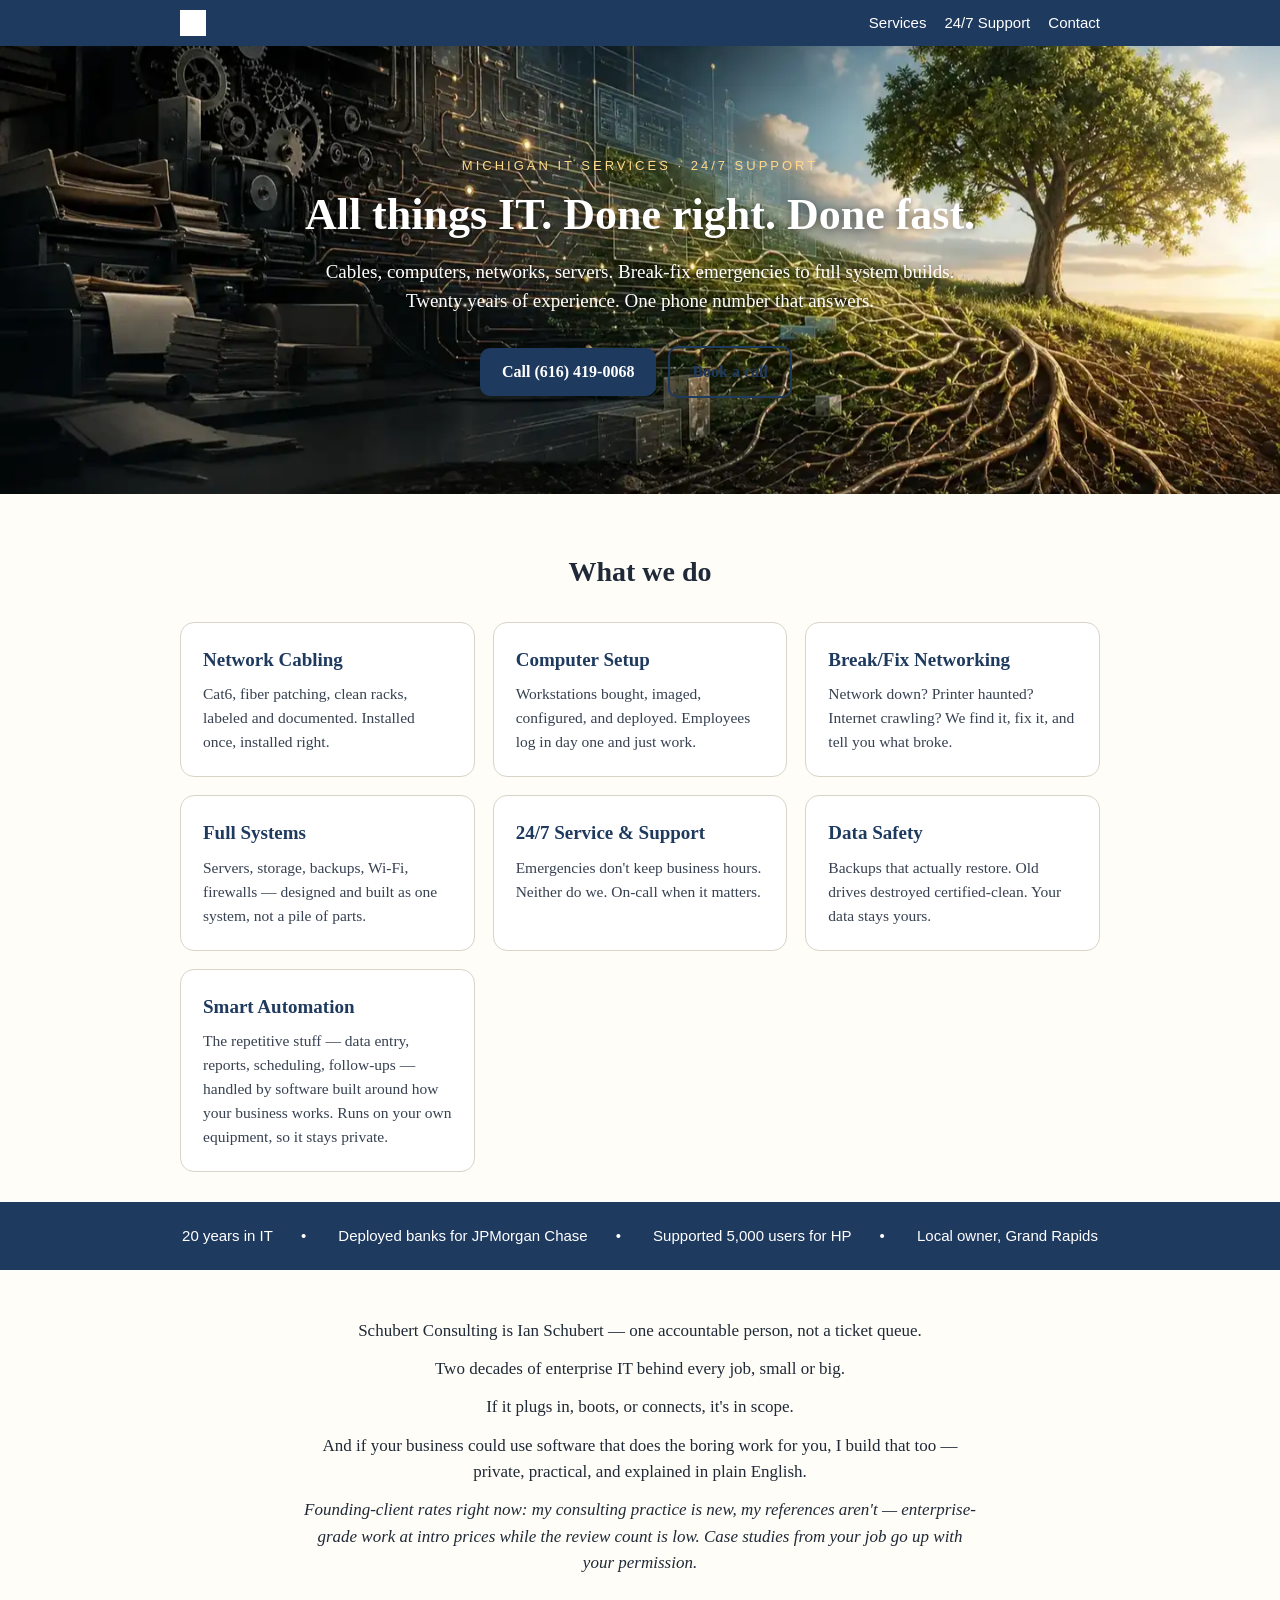
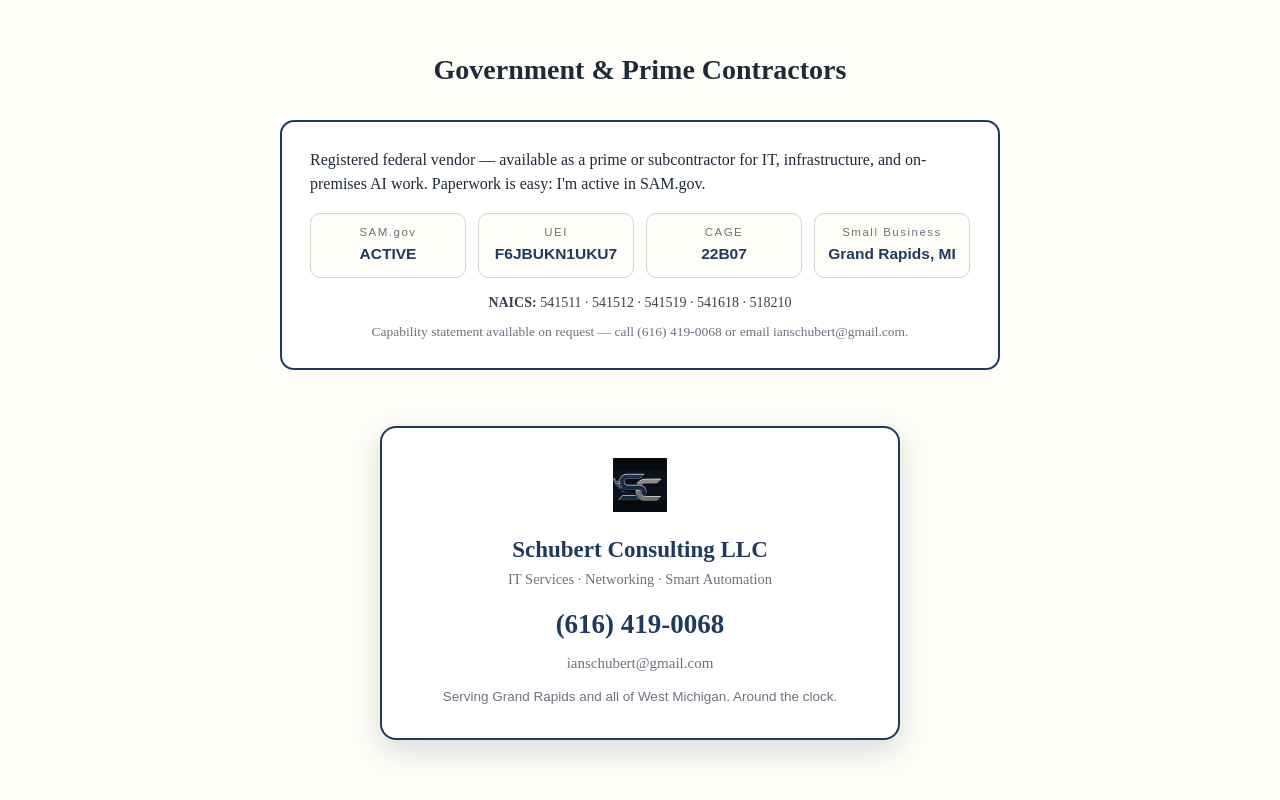
==== index.html @ 578b0b5d "Fix CSP-blocked inline styles/scripts: externalize to styles.css + site.js (Cloudflare style-src/scr" ====
<!doctype html>
<html lang="en">
<head>
<meta charset="utf-8">
<meta name="viewport" content="width=device-width, initial-scale=1">
<title>Schubert Consulting LLC | IT Services &amp; 24/7 Support — Grand Rapids</title>
<meta name="description" content="All things IT for West Michigan: network cabling, computer setup, break-fix networking, full systems, and 24/7 service. One accountable person. (616) 419-0068.">
<link rel="icon" href="assets/schubert-mark-darkblue.webp">
<link rel="stylesheet" href="styles.css">
</head>
<body>

<nav>
  <div class="wrap">
    <img class="mark" src="assets/schubert-mark-darkblue.webp" alt="" style="filter:brightness(0) invert(1)">
    <a href="#services">Services</a>
    <a href="#support">24/7 Support</a>
    <a href="#contact">Contact</a>
  </div>
</nav>

<header>
  <div class="hero-bg" aria-hidden="true"></div>
  <div class="wrap">
    <div class="eyebrow">MICHIGAN IT SERVICES &middot; 24/7 SUPPORT</div>
    <h1>All things IT. Done right. Done fast.</h1>
    <p class="sub">Cables, computers, networks, servers. Break-fix emergencies to full system builds.
    Twenty years of experience. One phone number that answers.</p>
    <a class="btn btn-call" href="tel:+16164190068">Call (616) 419-0068</a>
    <a class="btn btn-book" href="#contact">Book a call</a>
  </div>
</header>

<section class="services" id="services">
  <div class="wrap">
    <h2 class="sec">What we do</h2>
    <div class="cards">
      <div class="card"><h3>Network Cabling</h3><p>Cat6, fiber patching, clean racks, labeled and documented. Installed once, installed right.</p></div>
      <div class="card"><h3>Computer Setup</h3><p>Workstations bought, imaged, configured, and deployed. Employees log in day one and just work.</p></div>
      <div class="card"><h3>Break/Fix Networking</h3><p>Network down? Printer haunted? Internet crawling? We find it, fix it, and tell you what broke.</p></div>
      <div class="card"><h3>Full Systems</h3><p>Servers, storage, backups, Wi-Fi, firewalls &mdash; designed and built as one system, not a pile of parts.</p></div>
      <div class="card" id="support"><h3>24/7 Service &amp; Support</h3><p>Emergencies don't keep business hours. Neither do we. On-call when it matters.</p></div>
      <div class="card"><h3>Data Safety</h3><p>Backups that actually restore. Old drives destroyed certified-clean. Your data stays yours.</p></div>
      <div class="card"><h3>Smart Automation</h3><p>The repetitive stuff &mdash; data entry, reports, scheduling, follow-ups &mdash; handled by software built around how your business works. Runs on your own equipment, so it stays private.</p></div>
    </div>
  </div>
</section>

<div class="proof">
  <span>20 years in IT</span><span>&bull;</span>
  <span>Deployed banks for JPMorgan Chase</span><span>&bull;</span>
  <span>Supported 5,000 users for HP</span><span>&bull;</span>
  <span>Local owner, Grand Rapids</span>
</div>

<section class="about">
  <div class="wrap">
    <p>Schubert Consulting is Ian Schubert &mdash; one accountable person, not a ticket queue.</p>
    <p>Two decades of enterprise IT behind every job, small or big.</p>
    <p>If it plugs in, boots, or connects, it's in scope.</p>
    <p>And if your business could use software that does the boring work for you, I build that too &mdash; private, practical, and explained in plain English.</p>
    <p><em>Founding-client rates right now: my consulting practice is new, my references aren't &mdash;
    enterprise-grade work at intro prices while the review count is low. Case studies from your job go up with your permission.</em></p>
  </div>
</section>

<section class="federal" id="government">
  <div class="wrap">
    <h2 class="sec">Government &amp; Prime Contractors</h2>
    <div class="fed-card">
      <p>Registered federal vendor &mdash; available as a prime or subcontractor for IT,
      infrastructure, and on-premises AI work. Paperwork is easy: I'm active in SAM.gov.</p>
      <div class="fed-grid">
        <div><span class="k">SAM.gov</span><span class="v">ACTIVE</span></div>
        <div><span class="k">UEI</span><span class="v">F6JBUKN1UKU7</span></div>
        <div><span class="k">CAGE</span><span class="v">22B07</span></div>
        <div><span class="k">Small Business</span><span class="v">Grand Rapids, MI</span></div>
      </div>
      <p class="naics"><strong>NAICS:</strong> 541511 &middot; 541512 &middot; 541519 &middot; 541618 &middot; 518210</p>
      <p class="fed-note">Capability statement available on request &mdash; call (616) 419-0068 or email ianschubert@gmail.com.</p>
    </div>
  </div>
</section>

<footer id="contact">
  <div class="wrap">
    <div class="business-card">
      <img class="mark" src="assets/schubert-mark-darkblue.webp" alt="Schubert Consulting mark">
      <div class="name">Schubert Consulting LLC</div>
      <div class="tag">IT Services &middot; Networking &middot; Smart Automation</div>
      <a class="tel" href="tel:+16164190068">(616) 419-0068</a>
      <div class="mail">ianschubert@gmail.com</div>
      <div class="area">Serving Grand Rapids and all of West Michigan. Around the clock.</div>
    </div>
  </div>
</footer>
</body>
<script src="site.js" defer></script>
</html>
---- styles.css ----
:root{
  --navy:#1f3a5f; --ink:#1f2937; --muted:#6b7280; --paper:#fffdf7;
  --card:#ffffff; --line:#d8d4c8; --accent:#0f766e;
}
*{box-sizing:border-box;margin:0;padding:0}
body{font-family:Georgia,'Times New Roman',serif;background:var(--paper);color:var(--ink);line-height:1.55}
.wrap{max-width:960px;margin:0 auto;padding:0 20px}
a{color:var(--navy)}
.btn{display:inline-block;padding:12px 22px;border-radius:10px;text-decoration:none;font-weight:bold;margin:6px 8px 6px 0}
.btn-call{background:var(--navy);color:#fff}
.btn-book{border:2px solid var(--navy);color:var(--navy)}
/* NAV */
nav{background:var(--navy);color:#fff;padding:10px 0;font-family:Arial,sans-serif}
nav .wrap{display:flex;gap:18px;align-items:center}
nav a{color:#fff;text-decoration:none;font-size:15px}
nav .mark{height:26px;vertical-align:middle;margin-right:auto}
/* HERO */
header{position:relative;color:#fff;text-align:center;padding:110px 0 90px;overflow:hidden;
  background:linear-gradient(rgba(15,25,40,.55),rgba(15,25,40,.65)),url('assets/transformation-scene-professional.webp') center/cover no-repeat;
  background-attachment:scroll}
.hero-bg{display:none;position:absolute;inset:-14% 0;background:url('assets/transformation-scene-professional.webp') center/cover no-repeat;will-change:transform;z-index:0}
.js-anim .hero-bg{display:block}
header>*:not(.hero-bg){position:relative;z-index:1}
@media (prefers-reduced-motion: reduce){.js-anim .hero-bg{display:none}}
header .eyebrow{font-family:Arial,sans-serif;letter-spacing:3px;font-size:13px;color:#ffd98a;margin-bottom:14px}
header h1{font-size:44px;line-height:1.15;margin-bottom:16px;text-shadow:0 2px 8px rgba(0,0,0,.45)}
header p.sub{max-width:640px;margin:0 auto 24px;font-size:19px;text-shadow:0 1px 4px rgba(0,0,0,.5)}
/* SERVICES */
section.services{padding:56px 0 30px}
h2.sec{text-align:center;font-size:28px;margin-bottom:28px}
.cards{display:grid;grid-template-columns:repeat(auto-fit,minmax(260px,1fr));gap:18px}
.card{background:var(--card);border:1px solid var(--line);border-radius:14px;padding:22px}
.card h3{font-size:19px;margin-bottom:8px;color:var(--navy)}
.card p{font-size:15.5px;color:#374151}
/* PROOF */
.proof{background:var(--navy);color:#fff;text-align:center;padding:22px 10px;font-family:Arial,sans-serif;font-size:15px}
.proof span{margin:0 14px;white-space:nowrap;display:inline-block}
/* ABOUT */
section.about{padding:48px 0 20px;max-width:720px;margin:0 auto;text-align:center}
section.about p{margin-bottom:12px;font-size:17px}
/* FEDERAL */
section.federal{padding:40px 0 10px}
.fed-card{background:var(--card);border:2px solid var(--navy);border-radius:14px;padding:26px 28px;max-width:720px;margin:0 auto}
.fed-card>p:first-child{font-size:16px;margin-bottom:16px}
.fed-grid{display:grid;grid-template-columns:repeat(auto-fit,minmax(150px,1fr));gap:12px;margin-bottom:14px;font-family:Arial,sans-serif}
.fed-grid>div{background:var(--paper);border:1px solid var(--line);border-radius:10px;padding:10px 12px;text-align:center}
.fed-grid .k{display:block;font-size:11.5px;letter-spacing:1.5px;color:var(--muted)}
.fed-grid .v{font-size:15.5px;font-weight:bold;color:var(--navy)}
.naics{text-align:center;font-size:14px;color:#374151;margin-bottom:8px}
.fed-note{text-align:center;font-size:13.5px;color:var(--muted)}
/* CARD FOOTER */
footer{padding:46px 0 60px}
.business-card{max-width:520px;margin:0 auto;background:var(--card);border:2px solid var(--navy);
  border-radius:16px;padding:30px 34px;text-align:center;box-shadow:0 10px 30px rgba(31,58,95,.18)}
.business-card img.mark{height:54px;margin-bottom:12px}
.business-card .name{font-size:23px;font-weight:bold;color:var(--navy)}
.business-card .tag{color:var(--muted);font-size:14.5px;margin-bottom:14px}
.business-card .tel{display:block;font-size:27px;color:var(--navy);text-decoration:none;font-weight:bold;margin-bottom:6px}
.business-card .mail{font-size:15px;color:var(--muted)}
.business-card .area{margin-top:12px;font-size:13.5px;color:var(--muted);font-family:Arial,sans-serif}
@media(max-width:600px){header h1{font-size:32px} header p.sub{font-size:17px}}
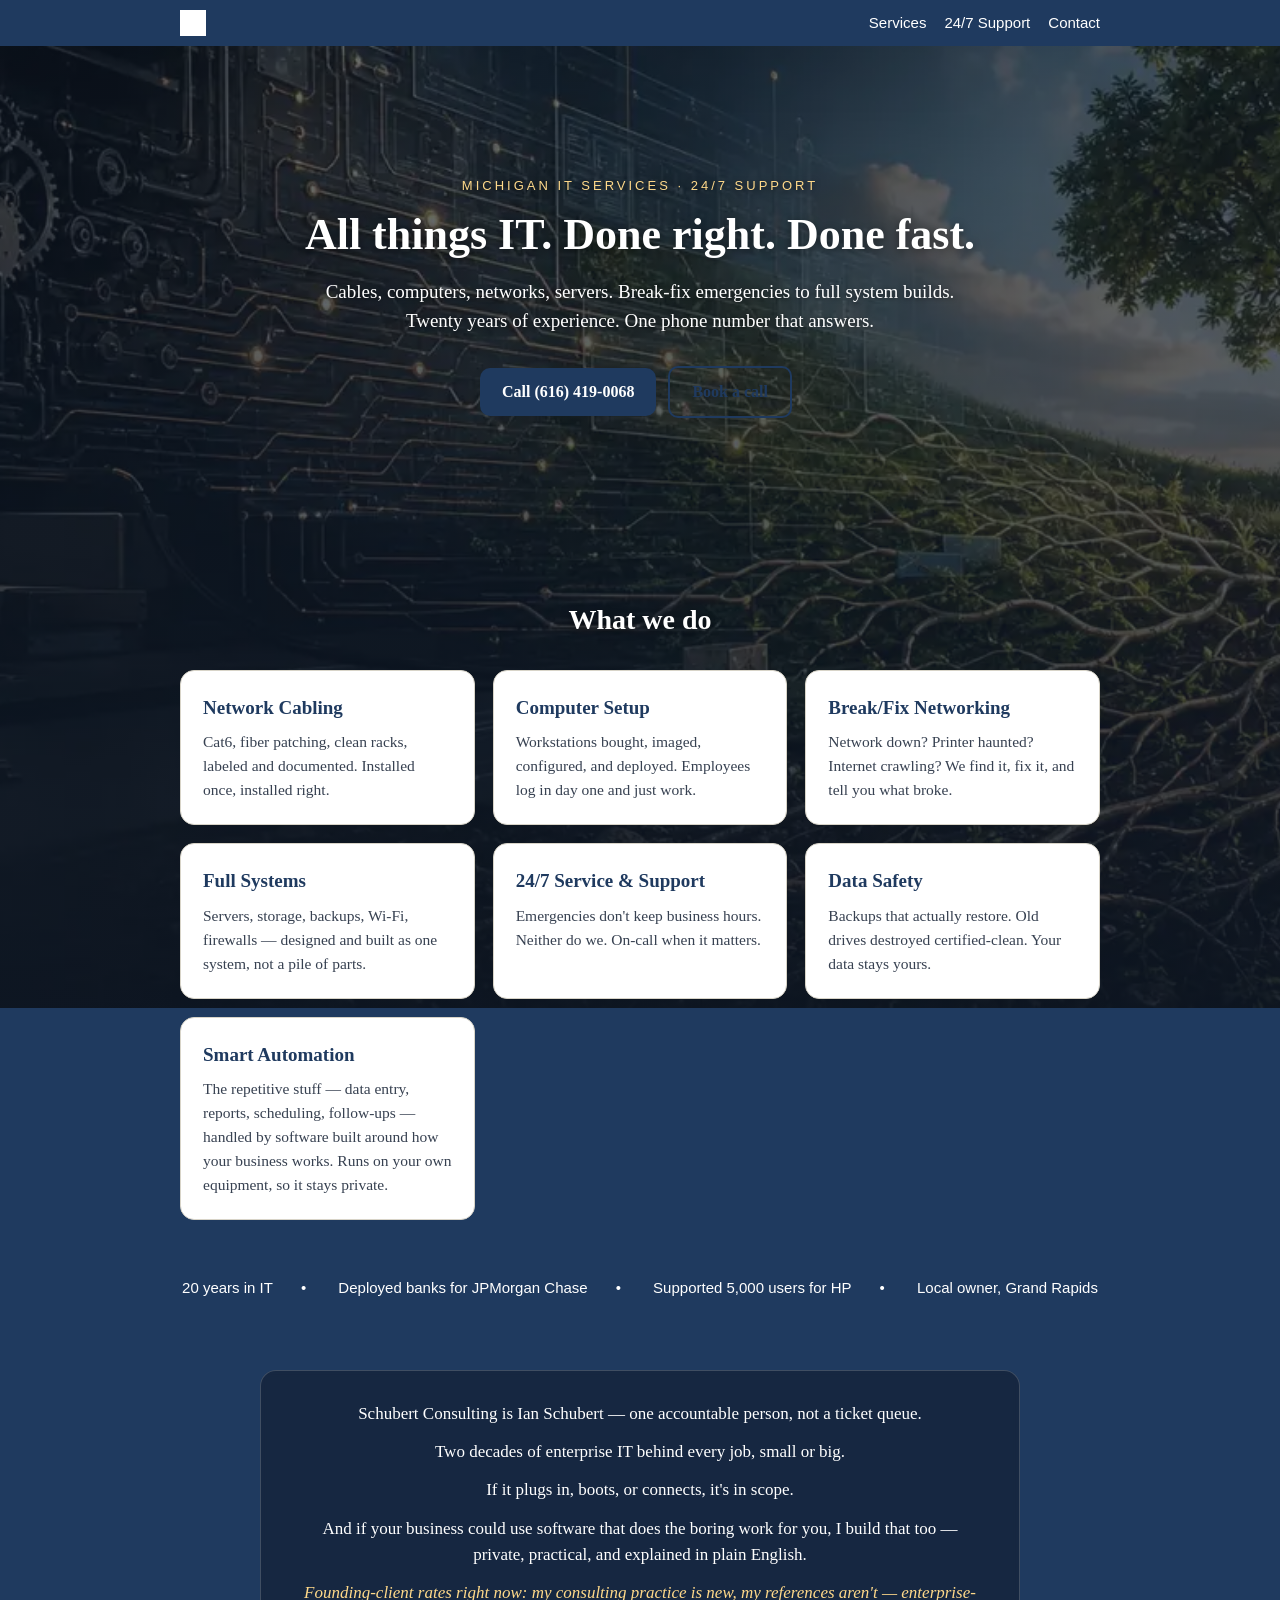
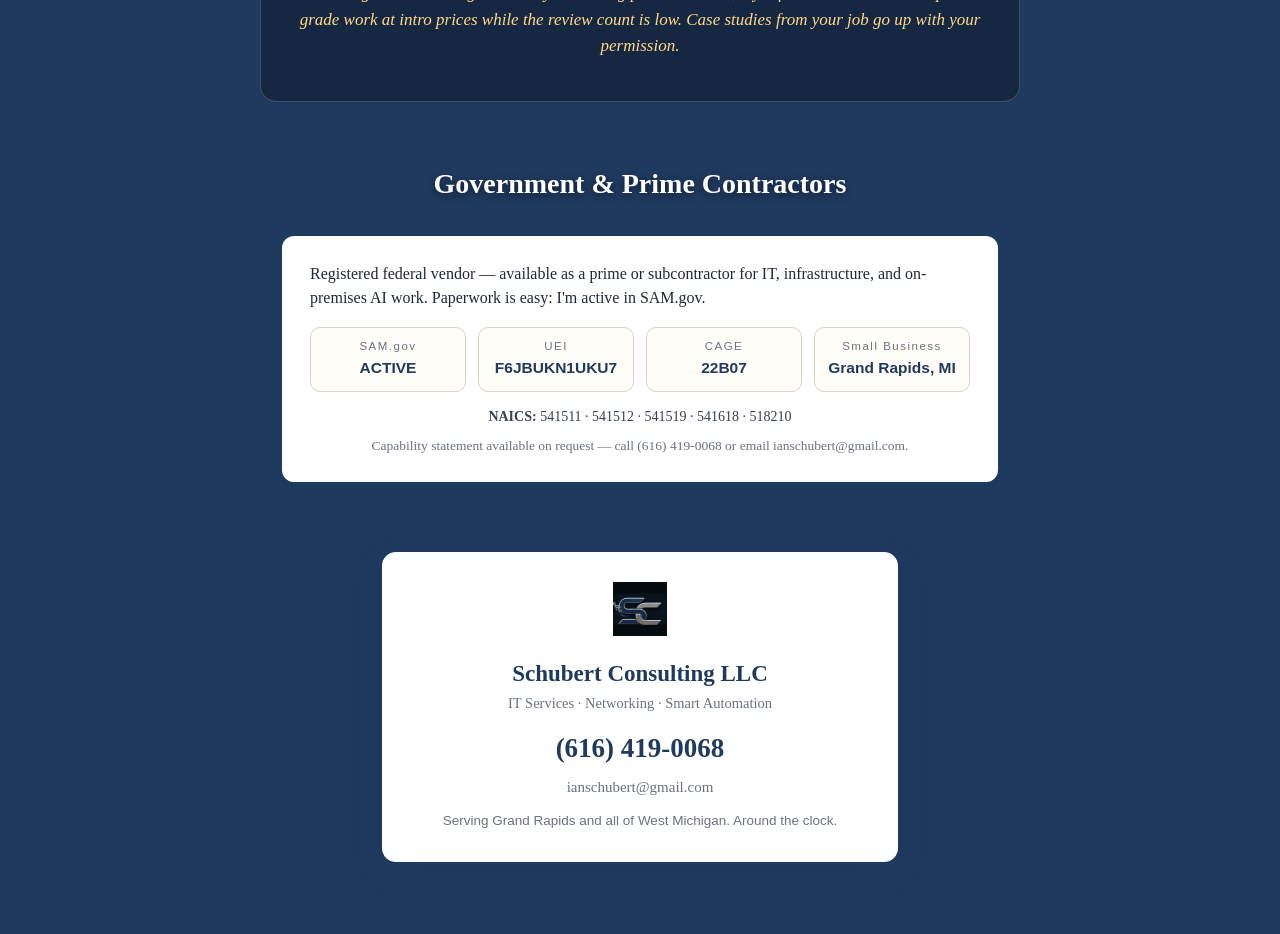
==== commit 8a2ce0c9: "Full-page parallax background: transformation scene behind entire page, content cards float over it;" ====
--- a/index.html
+++ b/index.html
@@ -9,6 +9,7 @@
 <link rel="stylesheet" href="styles.css">
 </head>
 <body>
+<div class="page-bg" aria-hidden="true"></div>
 
 <nav>
   <div class="wrap">
--- a/styles.css
+++ b/styles.css
@@ -3,7 +3,11 @@
   --card:#ffffff; --line:#d8d4c8; --accent:#0f766e;
 }
 *{box-sizing:border-box;margin:0;padding:0}
-body{font-family:Georgia,'Times New Roman',serif;background:var(--paper);color:var(--ink);line-height:1.55}
+body{font-family:Georgia,'Times New Roman',serif;background:var(--navy);color:var(--ink);line-height:1.55}
+.page-bg{position:fixed;inset:-12% 0;z-index:-1;
+  background:linear-gradient(rgba(15,25,40,.58),rgba(15,25,40,.80)),url('assets/transformation-scene-professional.webp') center/cover no-repeat;
+  will-change:transform}
+@media (prefers-reduced-motion: reduce){.page-bg{inset:0}}
 .wrap{max-width:960px;margin:0 auto;padding:0 20px}
 a{color:var(--navy)}
 .btn{display:inline-block;padding:12px 22px;border-radius:10px;text-decoration:none;font-weight:bold;margin:6px 8px 6px 0}
@@ -15,19 +19,16 @@
 nav a{color:#fff;text-decoration:none;font-size:15px}
 nav .mark{height:26px;vertical-align:middle;margin-right:auto}
 /* HERO */
-header{position:relative;color:#fff;text-align:center;padding:110px 0 90px;overflow:hidden;
-  background:linear-gradient(rgba(15,25,40,.55),rgba(15,25,40,.65)),url('assets/transformation-scene-professional.webp') center/cover no-repeat;
-  background-attachment:scroll}
-.hero-bg{display:none;position:absolute;inset:-14% 0;background:url('assets/transformation-scene-professional.webp') center/cover no-repeat;will-change:transform;z-index:0}
-.js-anim .hero-bg{display:block}
-header>*:not(.hero-bg){position:relative;z-index:1}
-@media (prefers-reduced-motion: reduce){.js-anim .hero-bg{display:none}}
+header{position:relative;color:#fff;text-align:center;padding:130px 0 110px}
+header .eyebrow{text-shadow:0 2px 6px rgba(0,0,0,.6)}
+header h1{text-shadow:0 2px 10px rgba(0,0,0,.6)}
+header p.sub{text-shadow:0 1px 6px rgba(0,0,0,.6)}
 header .eyebrow{font-family:Arial,sans-serif;letter-spacing:3px;font-size:13px;color:#ffd98a;margin-bottom:14px}
 header h1{font-size:44px;line-height:1.15;margin-bottom:16px;text-shadow:0 2px 8px rgba(0,0,0,.45)}
 header p.sub{max-width:640px;margin:0 auto 24px;font-size:19px;text-shadow:0 1px 4px rgba(0,0,0,.5)}
 /* SERVICES */
-section.services{padding:56px 0 30px}
-h2.sec{text-align:center;font-size:28px;margin-bottom:28px}
+section.services{padding:64px 0 34px}
+h2.sec{text-align:center;font-size:28px;margin-bottom:28px;color:#fff;text-shadow:0 2px 8px rgba(0,0,0,.55)}
 .cards{display:grid;grid-template-columns:repeat(auto-fit,minmax(260px,1fr));gap:18px}
 .card{background:var(--card);border:1px solid var(--line);border-radius:14px;padding:22px}
 .card h3{font-size:19px;margin-bottom:8px;color:var(--navy)}
@@ -36,7 +37,9 @@
 .proof{background:var(--navy);color:#fff;text-align:center;padding:22px 10px;font-family:Arial,sans-serif;font-size:15px}
 .proof span{margin:0 14px;white-space:nowrap;display:inline-block}
 /* ABOUT */
-section.about{padding:48px 0 20px;max-width:720px;margin:0 auto;text-align:center}
+section.about{padding:48px 0 20px;max-width:760px;margin:0 auto;text-align:center}
+section.about .wrap{background:rgba(15,25,40,.55);border:1px solid rgba(255,255,255,.18);border-radius:16px;padding:30px 34px;color:#fff;backdrop-filter:blur(3px)}
+section.about .wrap em{color:#ffd98a}
 section.about p{margin-bottom:12px;font-size:17px}
 /* FEDERAL */
 section.federal{padding:40px 0 10px}
@@ -49,7 +52,7 @@
 .naics{text-align:center;font-size:14px;color:#374151;margin-bottom:8px}
 .fed-note{text-align:center;font-size:13.5px;color:var(--muted)}
 /* CARD FOOTER */
-footer{padding:46px 0 60px}
+footer{padding:56px 0 70px}
 .business-card{max-width:520px;margin:0 auto;background:var(--card);border:2px solid var(--navy);
   border-radius:16px;padding:30px 34px;text-align:center;box-shadow:0 10px 30px rgba(31,58,95,.18)}
 .business-card img.mark{height:54px;margin-bottom:12px}
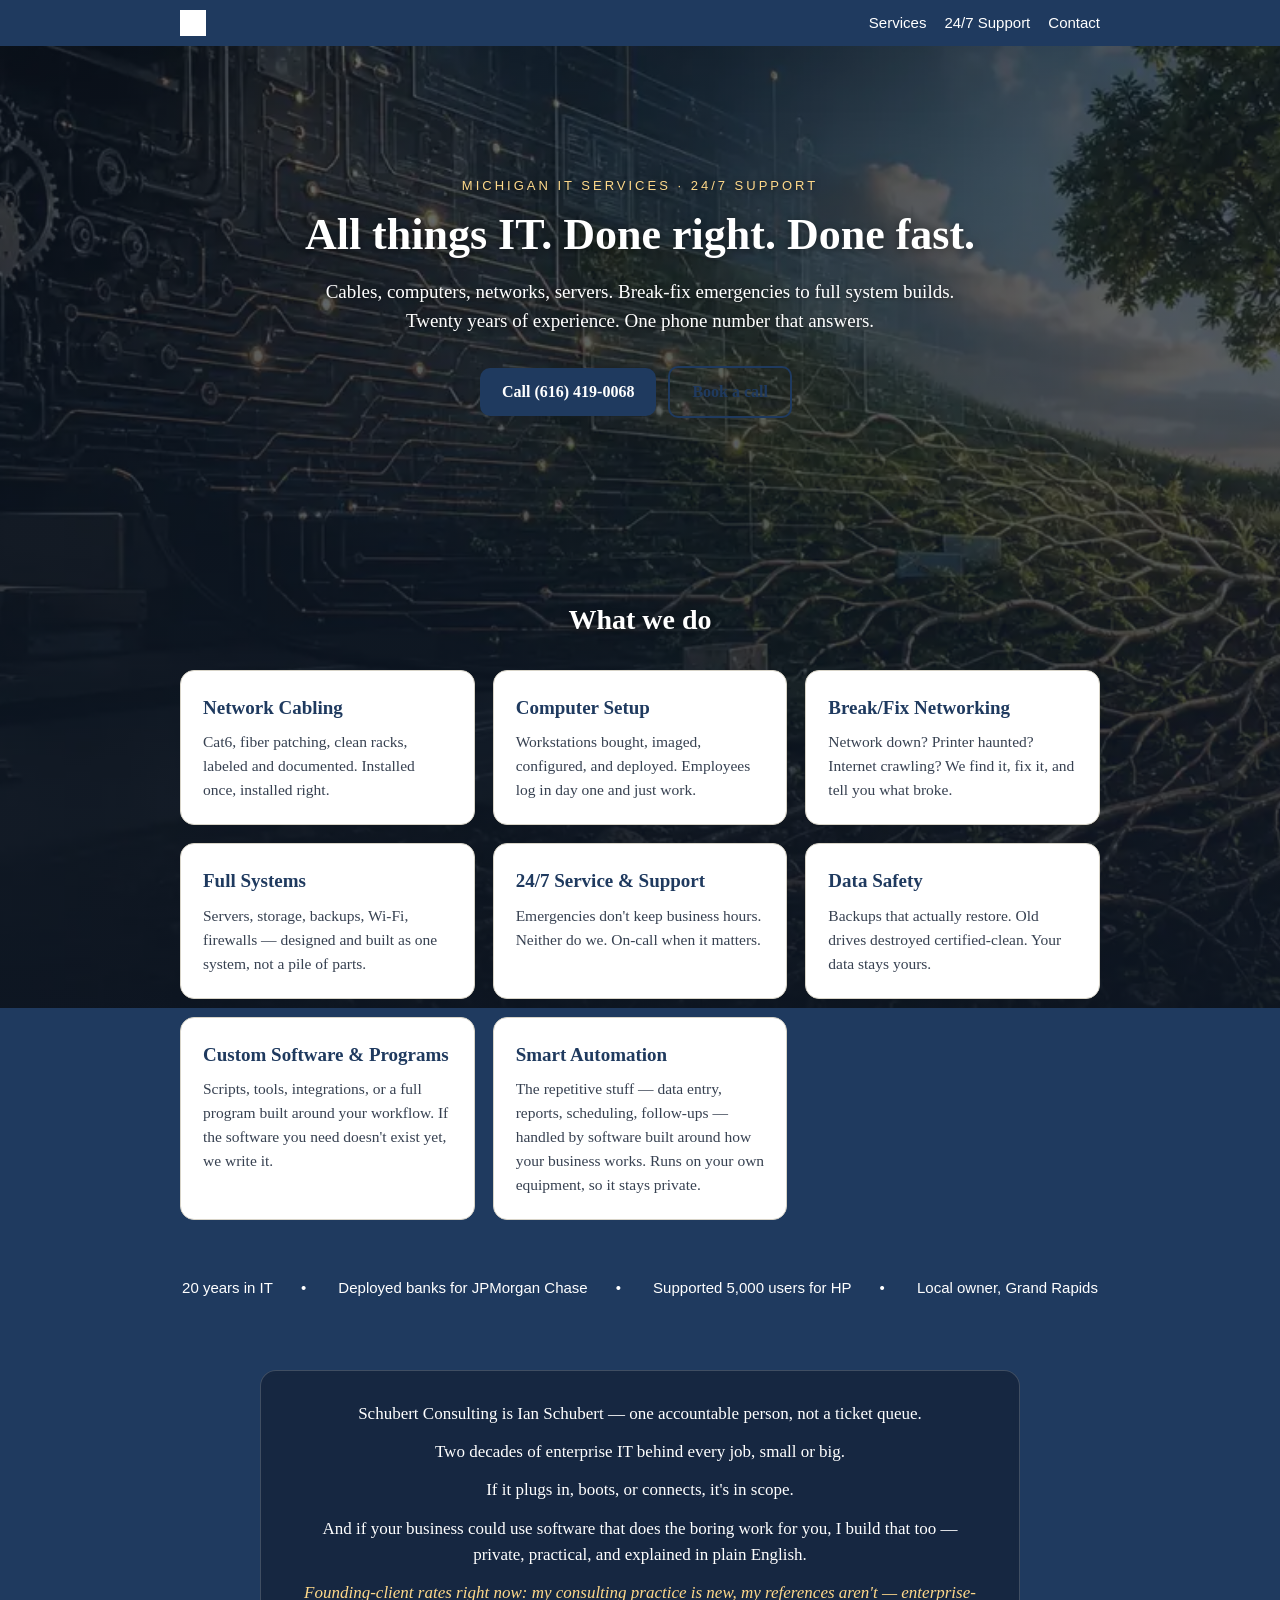
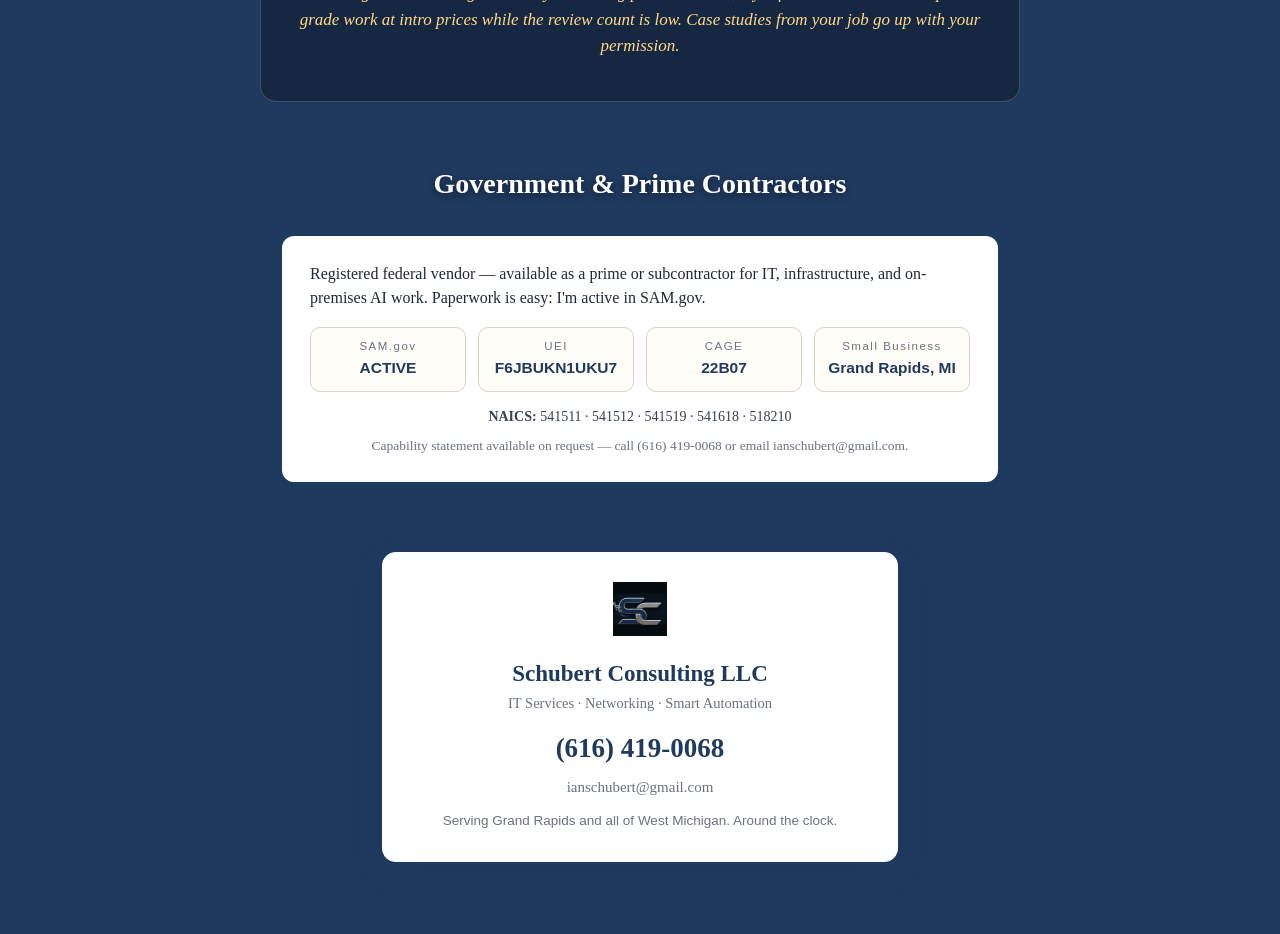
==== commit c150dbbb: "Add Custom Software & Programs service card" ====
--- a/index.html
+++ b/index.html
@@ -42,6 +42,7 @@
       <div class="card"><h3>Full Systems</h3><p>Servers, storage, backups, Wi-Fi, firewalls &mdash; designed and built as one system, not a pile of parts.</p></div>
       <div class="card" id="support"><h3>24/7 Service &amp; Support</h3><p>Emergencies don't keep business hours. Neither do we. On-call when it matters.</p></div>
       <div class="card"><h3>Data Safety</h3><p>Backups that actually restore. Old drives destroyed certified-clean. Your data stays yours.</p></div>
+      <div class="card"><h3>Custom Software &amp; Programs</h3><p>Scripts, tools, integrations, or a full program built around your workflow. If the software you need doesn't exist yet, we write it.</p></div>
       <div class="card"><h3>Smart Automation</h3><p>The repetitive stuff &mdash; data entry, reports, scheduling, follow-ups &mdash; handled by software built around how your business works. Runs on your own equipment, so it stays private.</p></div>
     </div>
   </div>
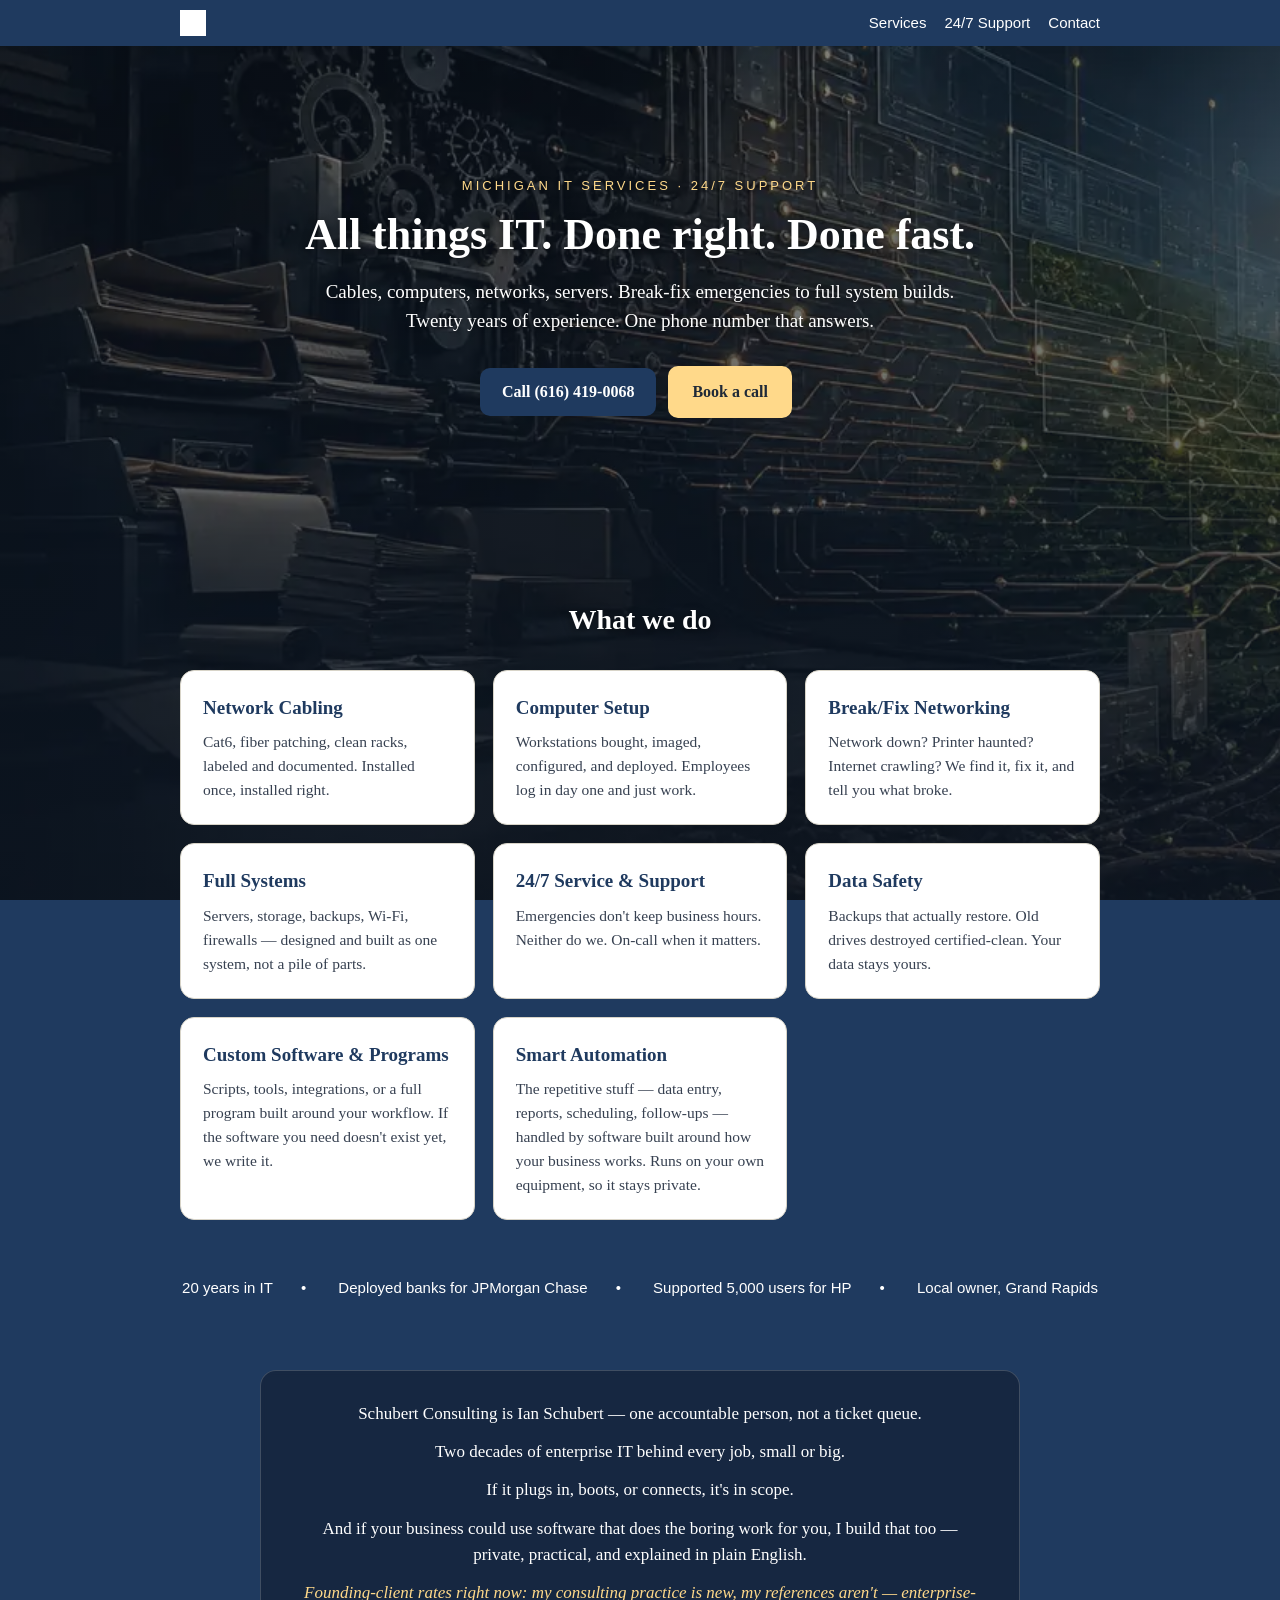
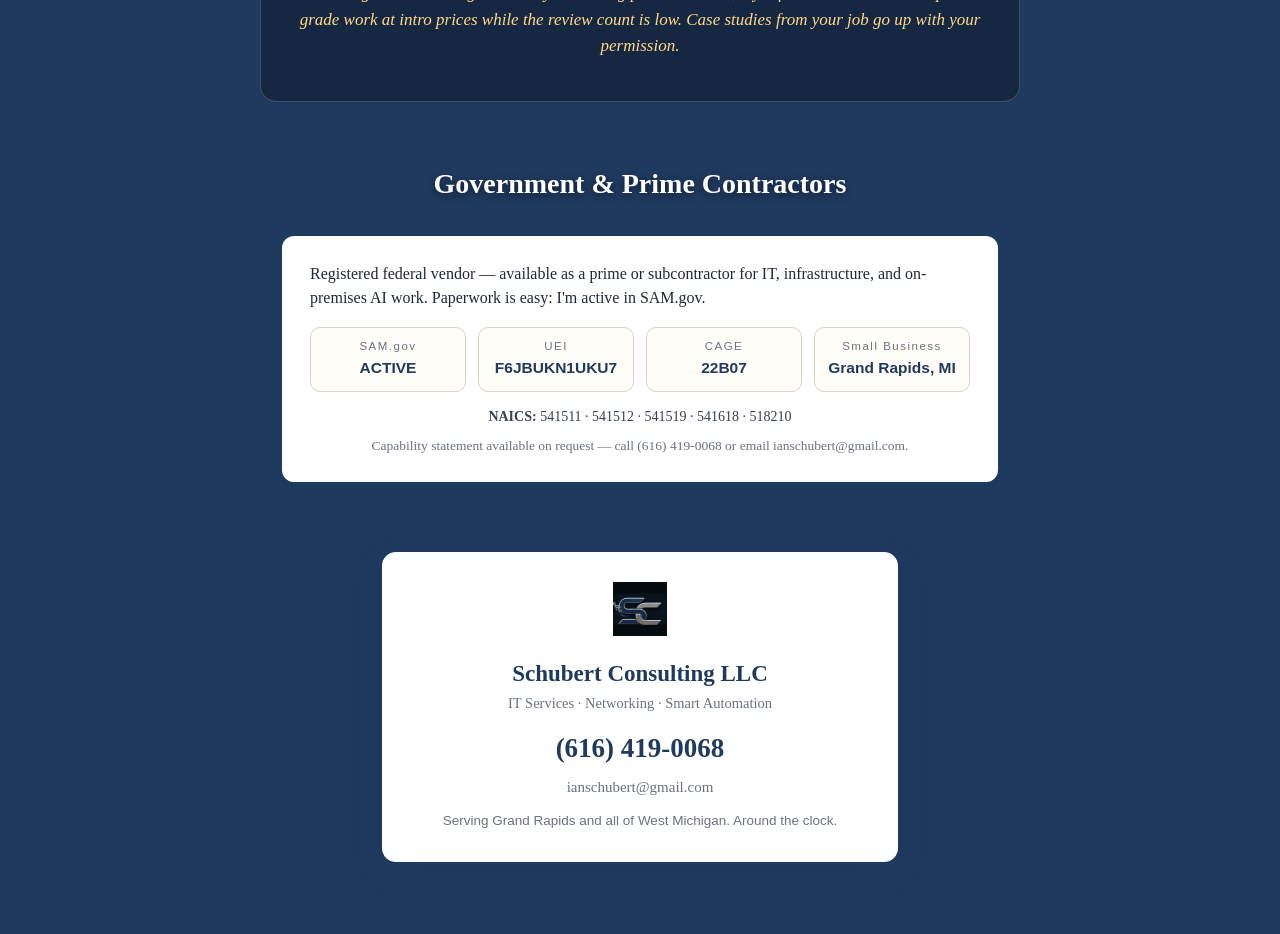
==== commit 213560af: "Cache-bust asset URLs (v=20260823c)" ====
--- a/index.html
+++ b/index.html
@@ -6,7 +6,7 @@
 <title>Schubert Consulting LLC | IT Services &amp; 24/7 Support — Grand Rapids</title>
 <meta name="description" content="All things IT for West Michigan: network cabling, computer setup, break-fix networking, full systems, and 24/7 service. One accountable person. (616) 419-0068.">
 <link rel="icon" href="assets/schubert-mark-darkblue.webp">
-<link rel="stylesheet" href="styles.css">
+<link rel="stylesheet" href="styles.css?v=20260823c">
 </head>
 <body>
 <div class="page-bg" aria-hidden="true"></div>
@@ -97,5 +97,5 @@
   </div>
 </footer>
 </body>
-<script src="site.js" defer></script>
+<script src="site.js?v=20260823c" defer></script>
 </html>
--- a/styles.css
+++ b/styles.css
@@ -4,15 +4,18 @@
 }
 *{box-sizing:border-box;margin:0;padding:0}
 body{font-family:Georgia,'Times New Roman',serif;background:var(--navy);color:var(--ink);line-height:1.55}
-.page-bg{position:fixed;inset:-12% 0;z-index:-1;
-  background:linear-gradient(rgba(15,25,40,.58),rgba(15,25,40,.80)),url('assets/transformation-scene-professional.webp') center/cover no-repeat;
-  will-change:transform}
-@media (prefers-reduced-motion: reduce){.page-bg{inset:0}}
+.page-bg{position:fixed;inset:0;z-index:-1;
+  background:
+    linear-gradient(rgba(15,25,40,.50),rgba(15,25,40,.72)),
+    url('assets/transformation-scene-professional.webp') left center/170% auto no-repeat;
+  will-change:background-position}
+.no-js-fallback .page-bg{background-size:cover;background-position:center}
+@media (prefers-reduced-motion: reduce){.page-bg{background-size:cover;background-position:center}}
 .wrap{max-width:960px;margin:0 auto;padding:0 20px}
 a{color:var(--navy)}
 .btn{display:inline-block;padding:12px 22px;border-radius:10px;text-decoration:none;font-weight:bold;margin:6px 8px 6px 0}
 .btn-call{background:var(--navy);color:#fff}
-.btn-book{border:2px solid var(--navy);color:var(--navy)}
+.btn-book{background:#ffd98a;color:#1f2937;border:2px solid #ffd98a;font-weight:bold}
 /* NAV */
 nav{background:var(--navy);color:#fff;padding:10px 0;font-family:Arial,sans-serif}
 nav .wrap{display:flex;gap:18px;align-items:center}
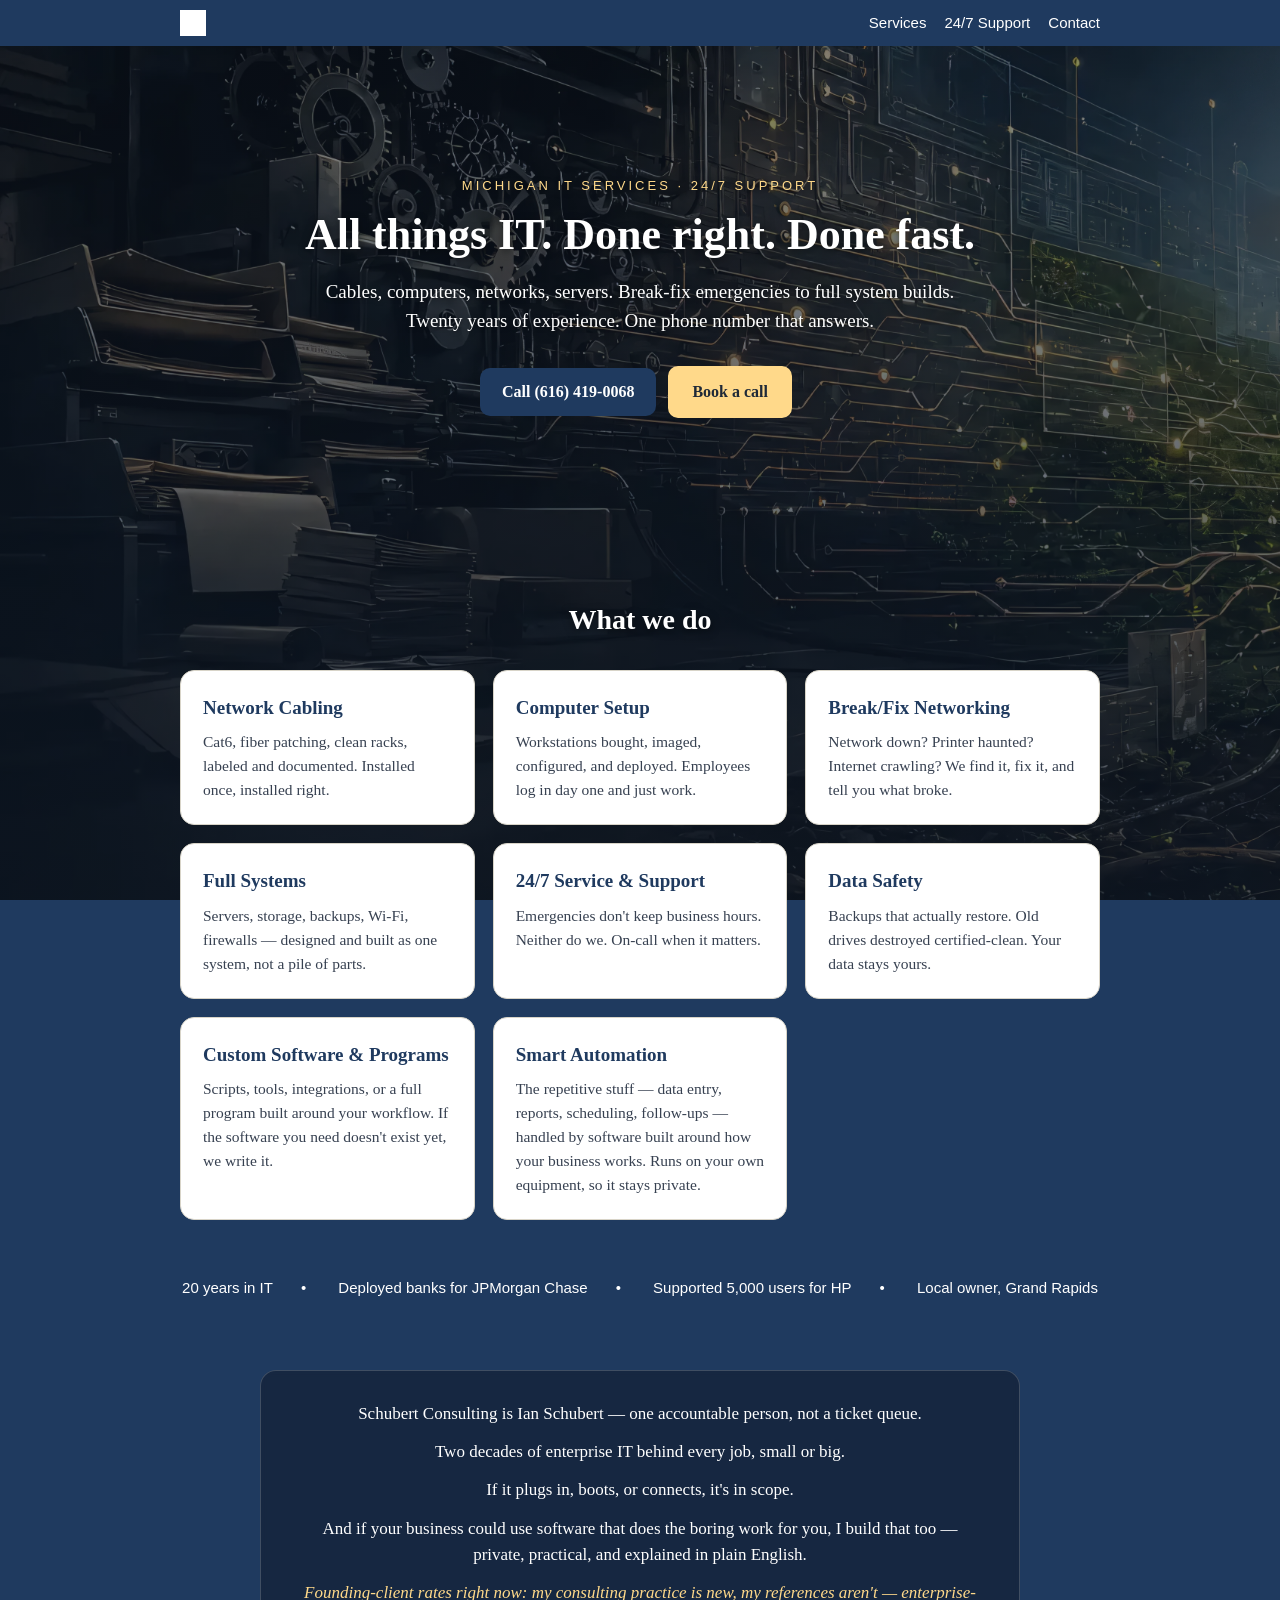
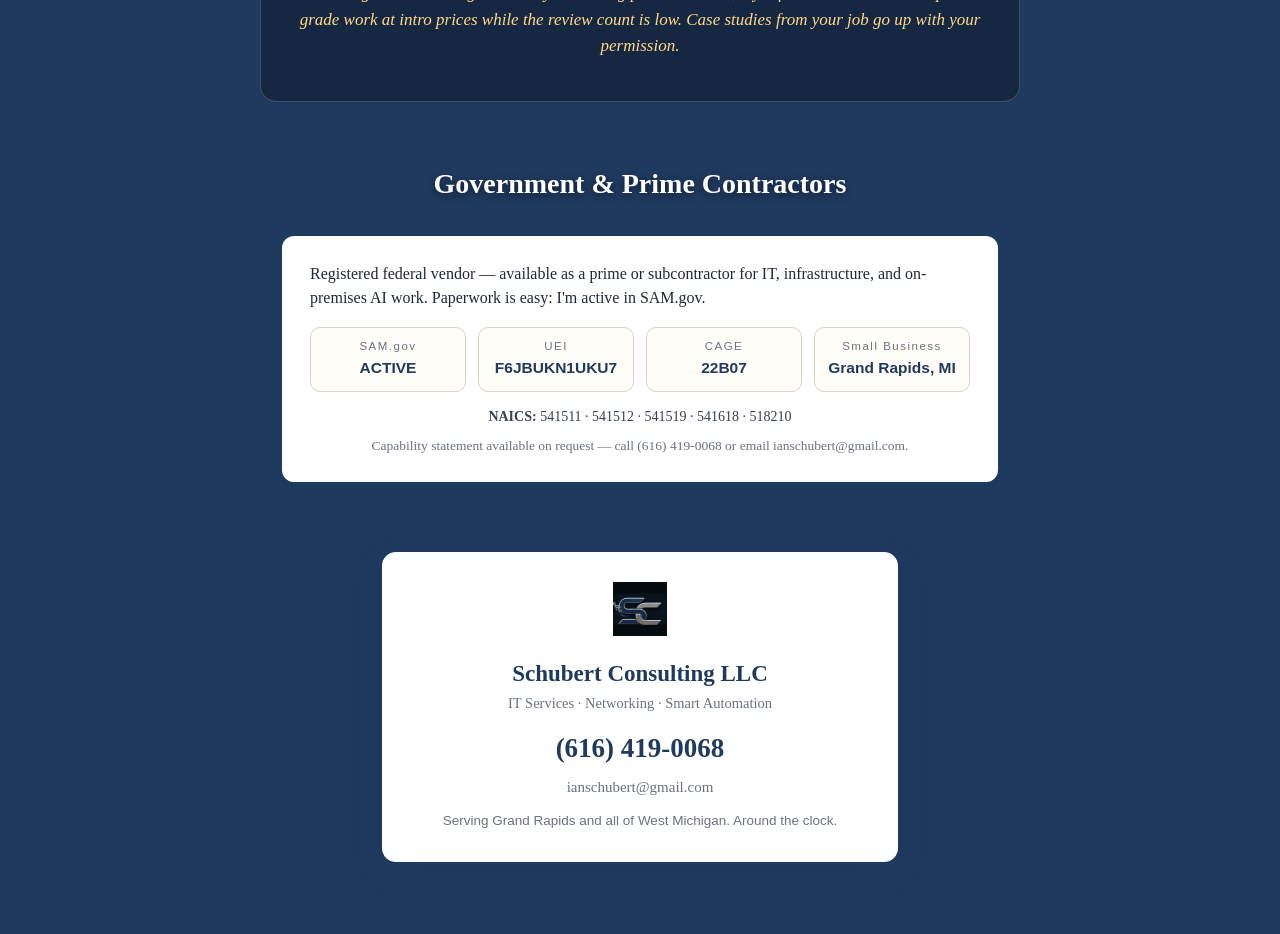
==== commit ac8a5ed7: "Banner 4x AI-upscaled (5760x2732, UltraSharp): pan right-to-left across full scene, ends on tree at " ====
--- a/index.html
+++ b/index.html
@@ -6,7 +6,7 @@
 <title>Schubert Consulting LLC | IT Services &amp; 24/7 Support — Grand Rapids</title>
 <meta name="description" content="All things IT for West Michigan: network cabling, computer setup, break-fix networking, full systems, and 24/7 service. One accountable person. (616) 419-0068.">
 <link rel="icon" href="assets/schubert-mark-darkblue.webp">
-<link rel="stylesheet" href="styles.css?v=20260823c">
+<link rel="stylesheet" href="styles.css">
 </head>
 <body>
 <div class="page-bg" aria-hidden="true"></div>
@@ -97,5 +97,5 @@
   </div>
 </footer>
 </body>
-<script src="site.js?v=20260823c" defer></script>
+<script src="site.js" defer></script>
 </html>
--- a/styles.css
+++ b/styles.css
@@ -7,7 +7,7 @@
 .page-bg{position:fixed;inset:0;z-index:-1;
   background:
     linear-gradient(rgba(15,25,40,.50),rgba(15,25,40,.72)),
-    url('assets/transformation-scene-professional.webp') left center/170% auto no-repeat;
+    url('assets/transformation-scene-4x.webp') left center/170% auto no-repeat;
   will-change:background-position}
 .no-js-fallback .page-bg{background-size:cover;background-position:center}
 @media (prefers-reduced-motion: reduce){.page-bg{background-size:cover;background-position:center}}
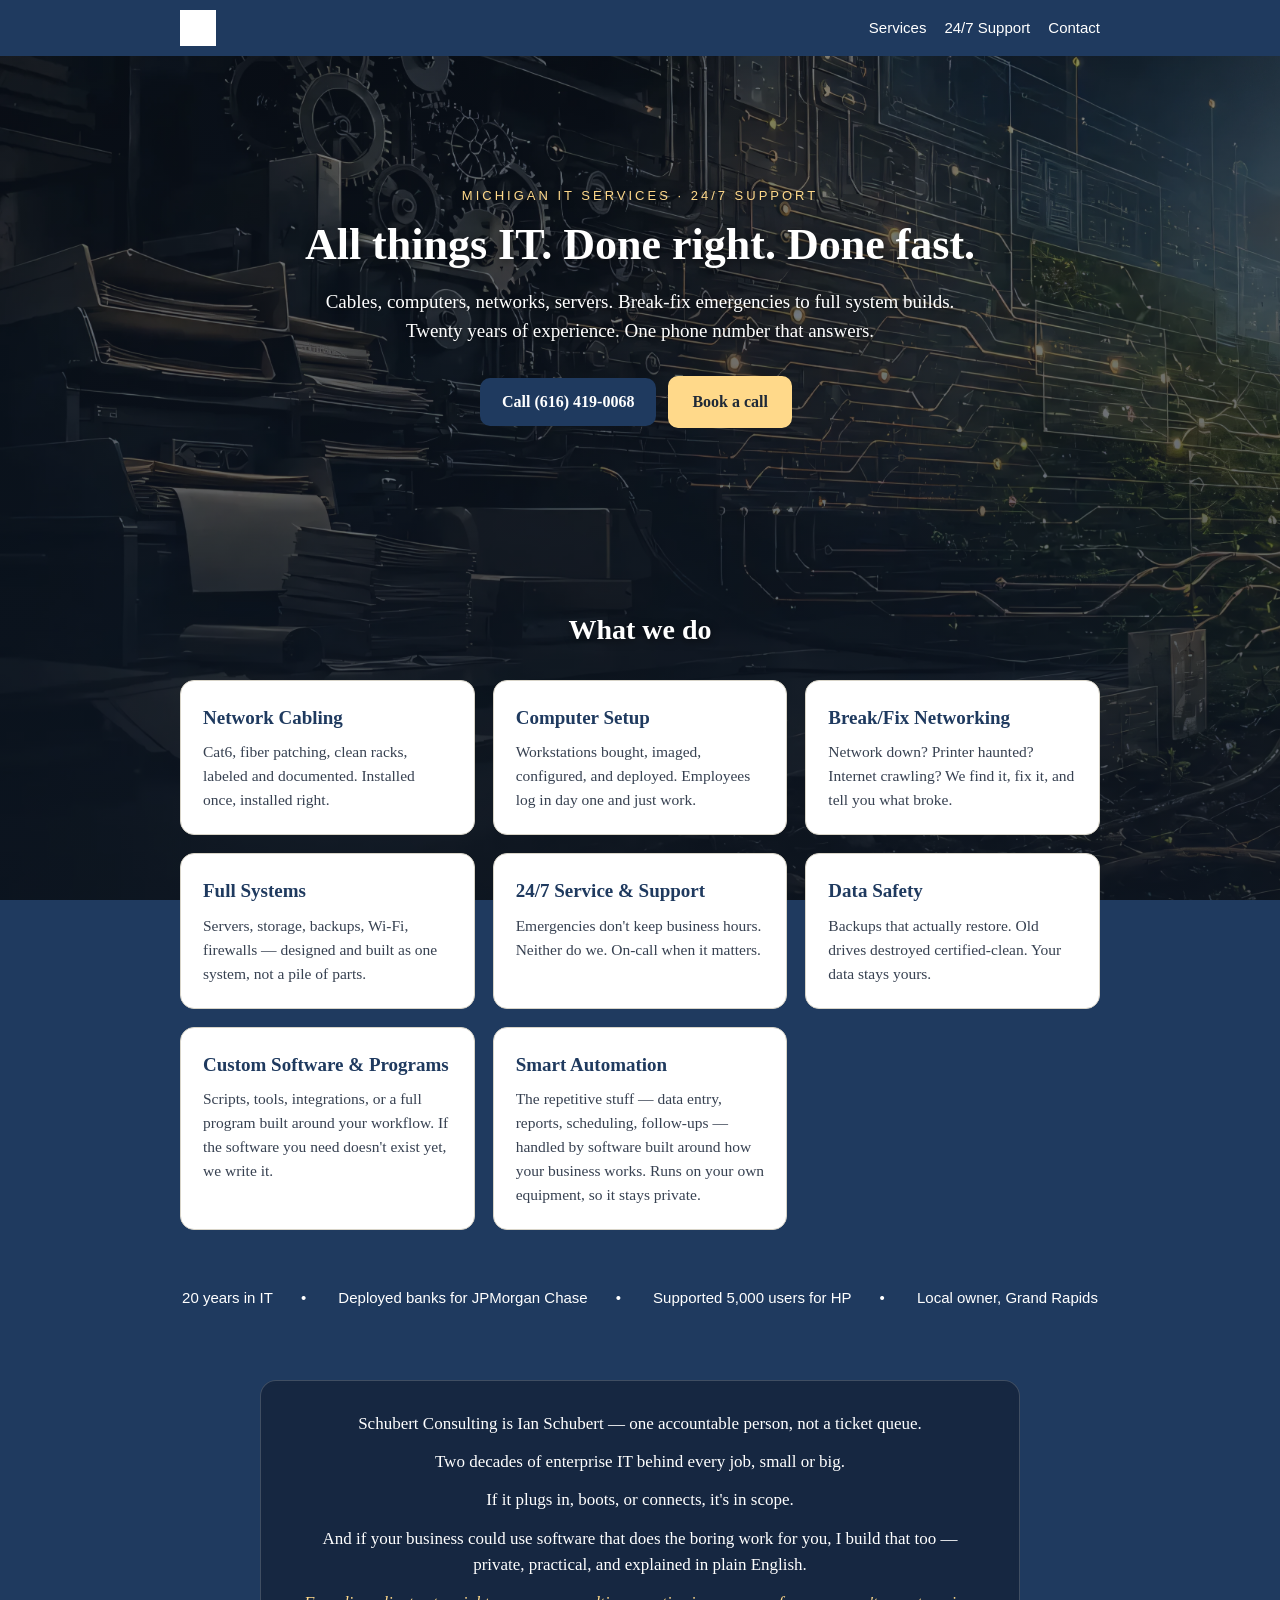
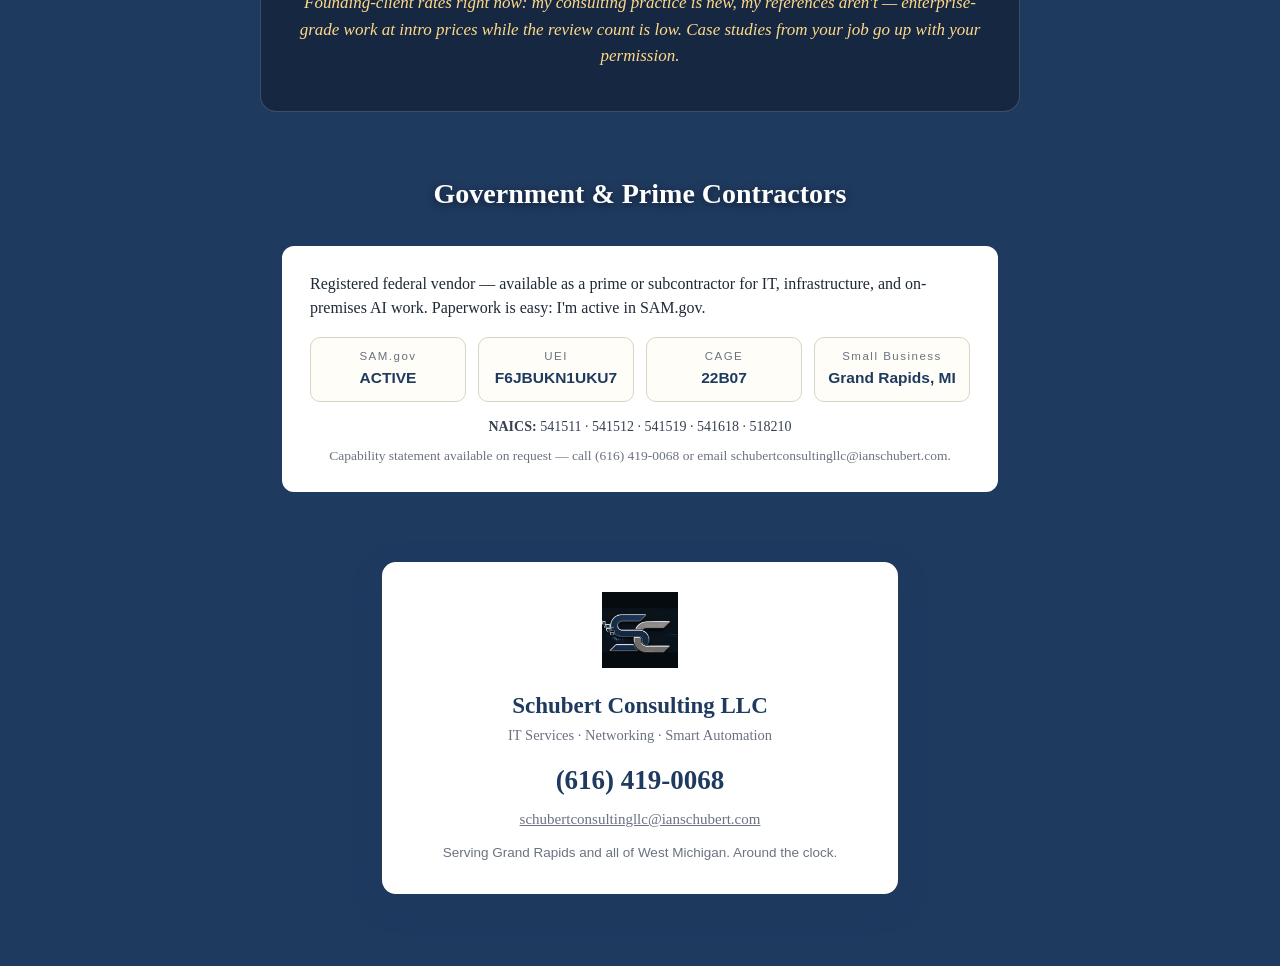
==== commit 00022bc2: "Enlarge logo and correct contact email" ====
--- a/index.html
+++ b/index.html
@@ -3,10 +3,45 @@
 <head>
 <meta charset="utf-8">
 <meta name="viewport" content="width=device-width, initial-scale=1">
-<title>Schubert Consulting LLC | IT Services &amp; 24/7 Support — Grand Rapids</title>
-<meta name="description" content="All things IT for West Michigan: network cabling, computer setup, break-fix networking, full systems, and 24/7 service. One accountable person. (616) 419-0068.">
+<title>Schubert Consulting LLC | IT Services, AI &amp; Robotics | Grand Rapids</title>
+<meta name="description" content="Schubert Consulting LLC provides IT services in Grand Rapids and West Michigan, including networks, servers, computer setup, backups, custom software, smart automation, private AI, robotics, and embedded systems.">
+<meta name="author" content="Ian Schubert, Schubert Consulting LLC">
+<meta name="robots" content="index, follow, max-image-preview:large">
+<link rel="canonical" href="https://ianschubert.com/">
+<meta property="og:title" content="Schubert Consulting LLC | IT Services, AI &amp; Robotics">
+<meta property="og:description" content="Grand Rapids IT services with practical AI, automation, robotics, and embedded-systems expertise.">
+<meta property="og:url" content="https://ianschubert.com/">
+<meta property="og:type" content="website">
+<meta property="og:site_name" content="Schubert Consulting LLC">
+<meta property="og:locale" content="en_US">
+<meta property="og:image" content="https://ianschubert.com/assets/transformation-scene-professional.webp">
+<meta name="twitter:card" content="summary_large_image">
+<meta name="twitter:title" content="Schubert Consulting LLC | IT Services, AI &amp; Robotics">
+<meta name="twitter:description" content="Grand Rapids IT services with practical AI, automation, robotics, and embedded-systems expertise.">
+<meta name="twitter:image" content="https://ianschubert.com/assets/transformation-scene-professional.webp">
+<script type="application/ld+json">
+{
+  "@context": "https://schema.org",
+  "@type": "ProfessionalService",
+  "name": "Schubert Consulting LLC",
+  "url": "https://ianschubert.com/",
+  "logo": "https://ianschubert.com/assets/schubert-mark-darkblue.webp",
+  "image": "https://ianschubert.com/assets/transformation-scene-professional.webp",
+  "description": "Grand Rapids IT services and consulting specializing in infrastructure, software, smart automation, private AI, robotics, and embedded systems.",
+  "telephone": "+1-616-419-0068",
+  "email": "schubertconsultingllc@ianschubert.com",
+  "areaServed": ["Grand Rapids", "West Michigan", "Michigan"],
+  "address": {
+    "@type": "PostalAddress",
+    "addressLocality": "Grand Rapids",
+    "addressRegion": "MI",
+    "addressCountry": "US"
+  },
+  "sameAs": ["https://www.linkedin.com/in/ian-schubert/"]
+}
+</script>
 <link rel="icon" href="assets/schubert-mark-darkblue.webp">
-<link rel="stylesheet" href="styles.css">
+<link rel="stylesheet" href="styles.css?v=20260823e">
 </head>
 <body>
 <div class="page-bg" aria-hidden="true"></div>
@@ -79,7 +114,7 @@
         <div><span class="k">Small Business</span><span class="v">Grand Rapids, MI</span></div>
       </div>
       <p class="naics"><strong>NAICS:</strong> 541511 &middot; 541512 &middot; 541519 &middot; 541618 &middot; 518210</p>
-      <p class="fed-note">Capability statement available on request &mdash; call (616) 419-0068 or email ianschubert@gmail.com.</p>
+      <p class="fed-note">Capability statement available on request &mdash; call (616) 419-0068 or email schubertconsultingllc@ianschubert.com.</p>
     </div>
   </div>
 </section>
@@ -91,11 +126,11 @@
       <div class="name">Schubert Consulting LLC</div>
       <div class="tag">IT Services &middot; Networking &middot; Smart Automation</div>
       <a class="tel" href="tel:+16164190068">(616) 419-0068</a>
-      <div class="mail">ianschubert@gmail.com</div>
+      <div class="mail"><a href="mailto:schubertconsultingllc@ianschubert.com">schubertconsultingllc@ianschubert.com</a></div>
       <div class="area">Serving Grand Rapids and all of West Michigan. Around the clock.</div>
     </div>
   </div>
 </footer>
 </body>
-<script src="site.js" defer></script>
+<script src="site.js?v=20260823e" defer></script>
 </html>
--- a/styles.css
+++ b/styles.css
@@ -20,7 +20,7 @@
 nav{background:var(--navy);color:#fff;padding:10px 0;font-family:Arial,sans-serif}
 nav .wrap{display:flex;gap:18px;align-items:center}
 nav a{color:#fff;text-decoration:none;font-size:15px}
-nav .mark{height:26px;vertical-align:middle;margin-right:auto}
+nav .mark{height:36px;vertical-align:middle;margin-right:auto}
 /* HERO */
 header{position:relative;color:#fff;text-align:center;padding:130px 0 110px}
 header .eyebrow{text-shadow:0 2px 6px rgba(0,0,0,.6)}
@@ -58,10 +58,11 @@
 footer{padding:56px 0 70px}
 .business-card{max-width:520px;margin:0 auto;background:var(--card);border:2px solid var(--navy);
   border-radius:16px;padding:30px 34px;text-align:center;box-shadow:0 10px 30px rgba(31,58,95,.18)}
-.business-card img.mark{height:54px;margin-bottom:12px}
+.business-card img.mark{height:76px;margin-bottom:12px}
 .business-card .name{font-size:23px;font-weight:bold;color:var(--navy)}
 .business-card .tag{color:var(--muted);font-size:14.5px;margin-bottom:14px}
 .business-card .tel{display:block;font-size:27px;color:var(--navy);text-decoration:none;font-weight:bold;margin-bottom:6px}
-.business-card .mail{font-size:15px;color:var(--muted)}
+.business-card .mail{font-size:15px;color:var(--muted);overflow-wrap:anywhere}
+.business-card .mail a{color:inherit}
 .business-card .area{margin-top:12px;font-size:13.5px;color:var(--muted);font-family:Arial,sans-serif}
 @media(max-width:600px){header h1{font-size:32px} header p.sub{font-size:17px}}
